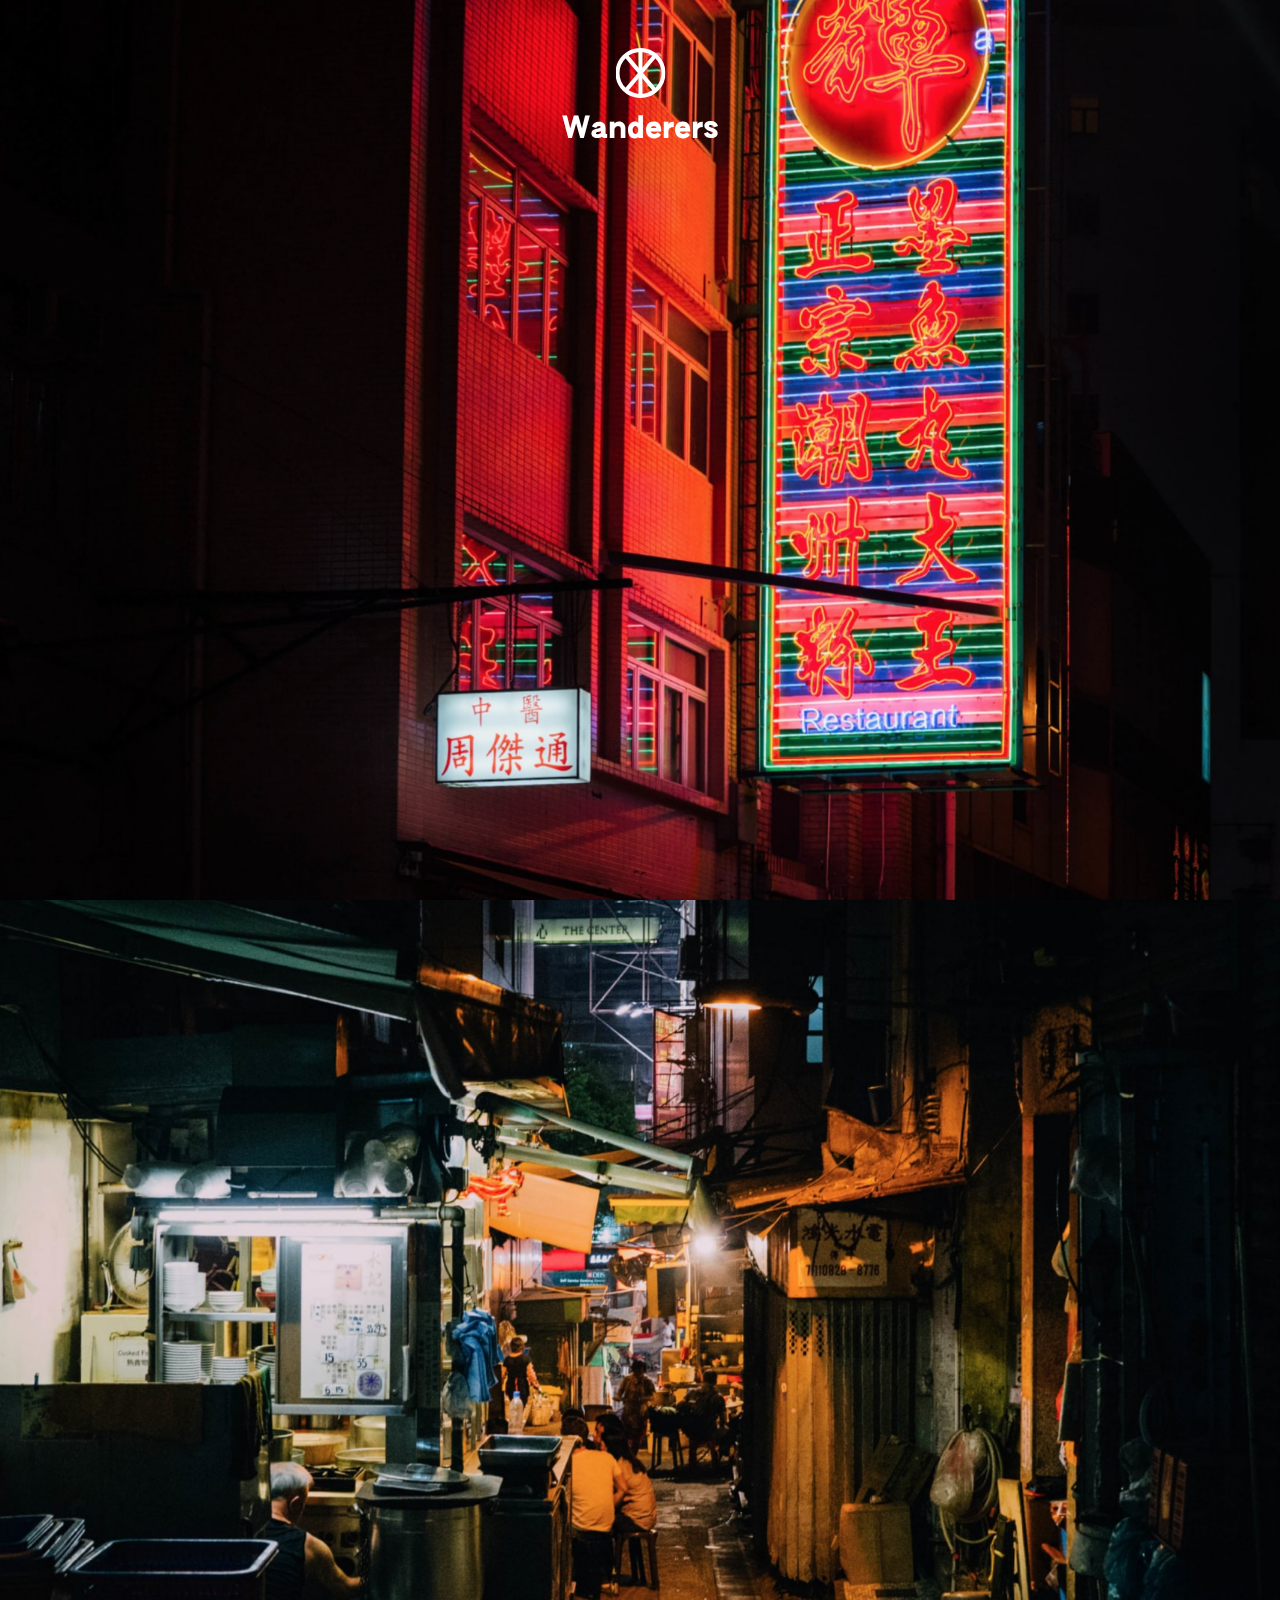
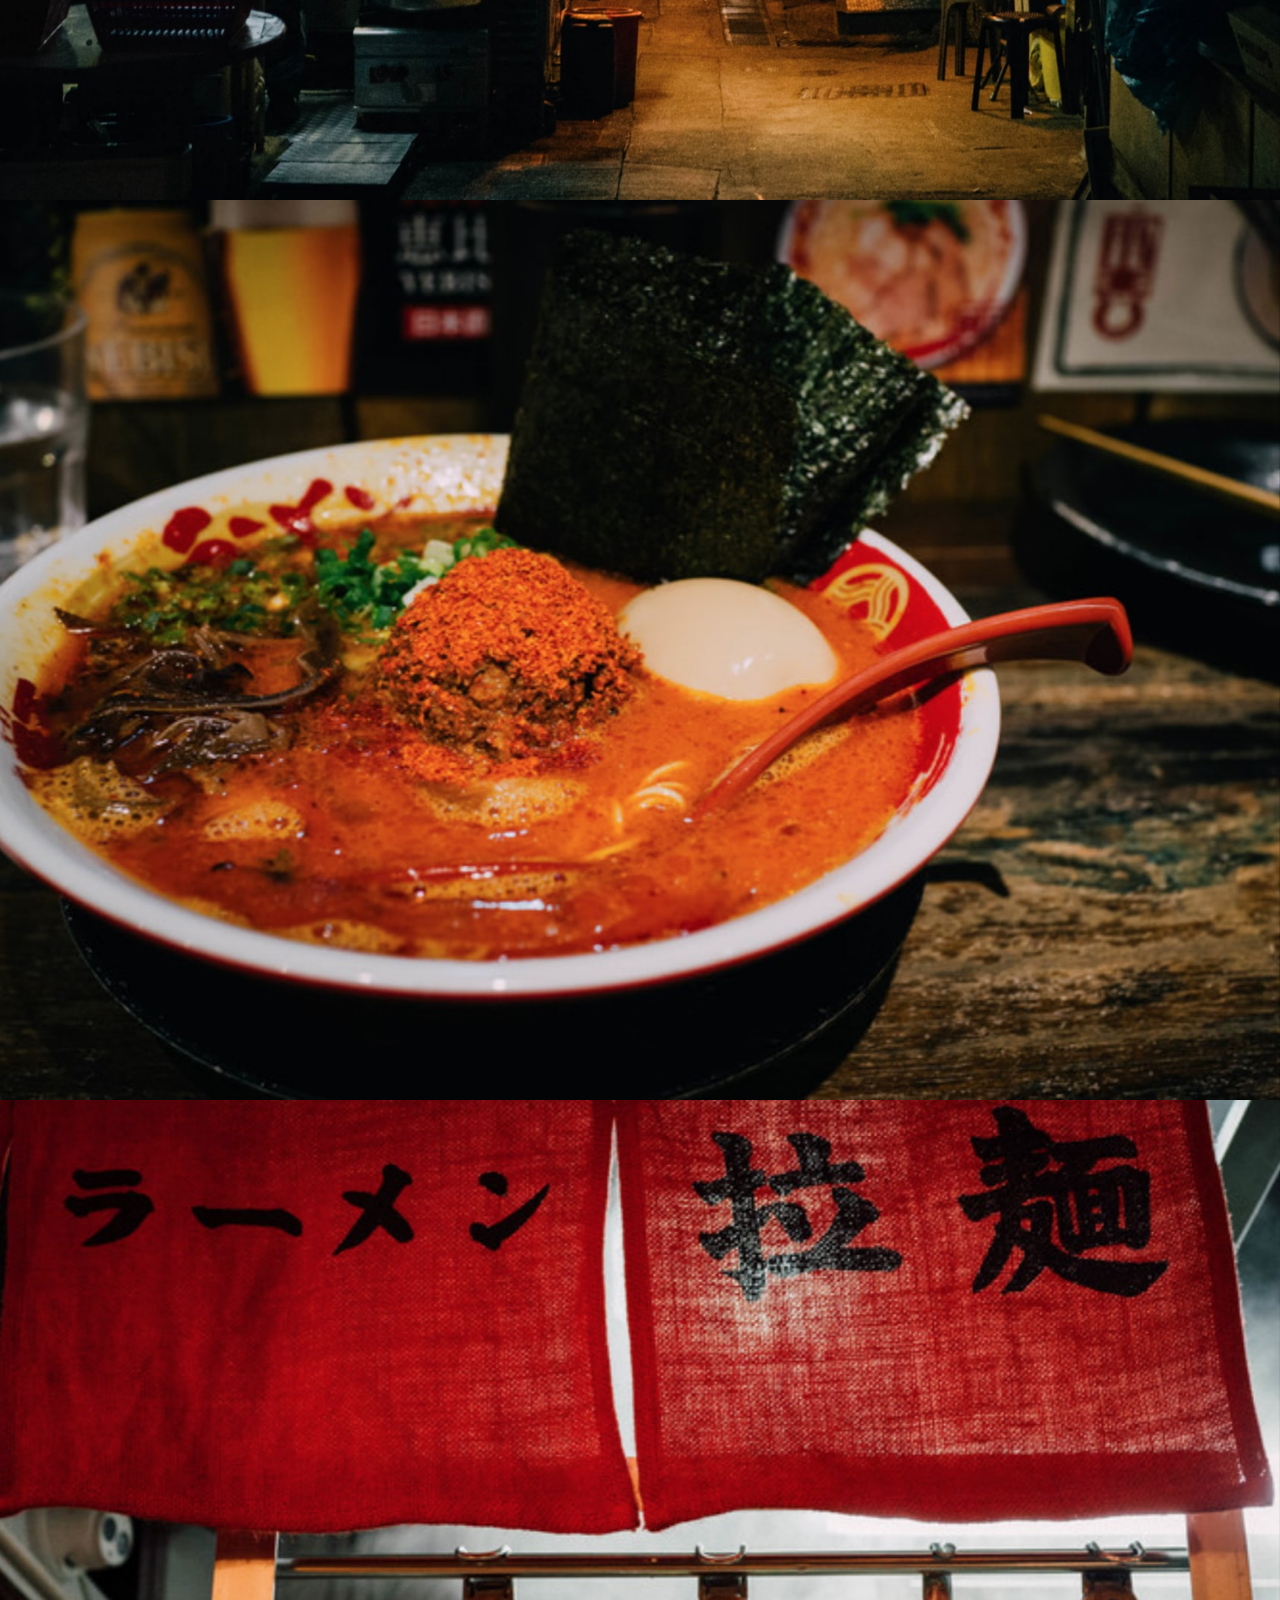
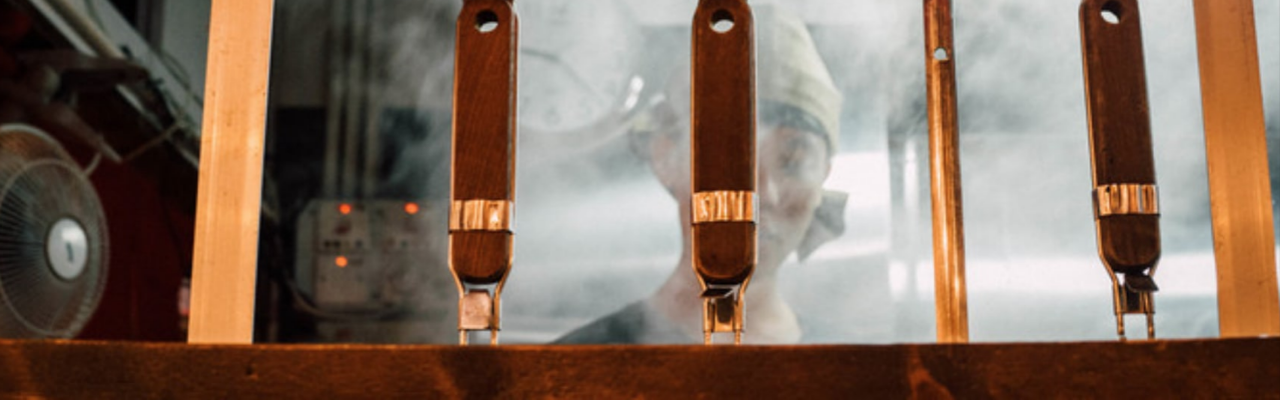
==== hongkong.html @ 43ae6015 "initial commit incl barba setup" ====
<!DOCTYPE html>
<html>
  <head>
    <meta charset="utf-8" />
    <meta name="viewport" content="width=device-width, initial-scale=1" />

    <title>Hong Kong – Wanderers</title>

    <link href="/css/_base.css" rel="stylesheet" />
    <link href="/css/style.css" rel="stylesheet" />
  </head>
  <body>
    <main data-barba="wrapper">
      <article data-barba="container">
        <header>
          <img src="/images/logo.svg" alt="Wanderers Logo" />
          <h1>Wanderers</h1>
        </header>

        <a href="/" class="previous">
          <span>Previous</span>
        </a>

        <a href="/iceland.html" class="next">
          <span>Next</span>
        </a>

        <div class="photos">
          <img src="/images/hong-kong-1.jpg" />
          <img src="/images/hong-kong-2.jpg" />
          <img src="/images/hong-kong-3.jpg" />
          <img src="/images/hong-kong-4.jpg" />
        </div>
      </article>
    </main>
  </body>
</html>
---- css/_base.css ----
html, body, div, span, applet, object, iframe,
h1, h2, h3, h4, h5, h6, p, blockquote, pre,
a, abbr, acronym, address, big, cite, code,
del, dfn, em, img, ins, kbd, q, s, samp,
small, strike, strong, sub, sup, tt, var,
b, u, i, center,
dl, dt, dd, ol, ul, li,
fieldset, form, label, legend,
table, caption, tbody, tfoot, thead, tr, th, td,
article, aside, canvas, details, embed,
figure, figcaption, footer, header, hgroup,
menu, nav, output, ruby, section, summary,
time, mark, audio, video {
  margin: 0;
  padding: 0;
  border: 0;
  font-size: 100%;
  font: inherit;
  vertical-align: baseline;
}

article, aside, details, figcaption, figure,
footer, header, hgroup, menu, nav, section {
  display: block;
}
body {
  line-height: 1;
}
ol, ul {
  list-style: none;
}
blockquote, q {
  quotes: none;
}
blockquote:before, blockquote:after,
q:before, q:after {
  content: '';
  content: none;
}
table {
  border-collapse: collapse;
  border-spacing: 0;
}

img, iframe {
  vertical-align: bottom;
  max-width: 100%;
}

input, textarea, select {
  font: inherit;
}

* {
  -webkit-box-sizing: border-box;
  -moz-box-sizing: border-box;
  box-sizing: border-box;
  -webkit-font-smoothing: antialiased;
  text-rendering: optimizeLegibility;
}
---- css/style.css ----
@font-face {
  font-family: Authentic Sans;
  src: url(authentic-sans-150.woff2), url(authentic-sans-150.woff);
}

@keyframes spin {
  0% { 
    transform: rotate(0);
  }
  100% {
    transform: rotate(360deg);
  }
}

body {
  font-family: Authentic Sans, Arial;
  font-size: 30px;
  line-height: 1.5;
  text-align: center;

  background-color: #000000;
  color: #ffffff;
}

header {
  position: fixed;
  top: 48px;
  left: 50%;
  transform: translate(-50%, 0);
  z-index: 1;
}

header img {
  animation: spin 30s infinite linear;
}

header h1 {
  margin: 10px 0 0 0;
}

a.previous, a.next {
  position: fixed;
  top: 50%;
  width: 70px;
  height: 70px;
  transform: translate(0, -50%);
  transition: left 0.25s, right 0.25s, width 0.25s;
  background-repeat: no-repeat;
  background-position: center center;
  background-size: auto 50px;
  z-index: 1;
}

a.previous {
  left: 48px;
  background-image: url(arrow-left.svg);
}

a.next {
  right: 48px;
  background-image: url(arrow-right.svg);
}

a.previous:hover {
  left: 28px;
  width: 90px;
}

a.next:hover {
  right: 28px;
  width: 90px
}

a.previous span, a.next span {
  display: none;
}

.photos img {
  position: -webkit-sticky;
  position: sticky;
  top: 0;
  width: 100%;
  height: 100vh;
  object-fit: cover;
}
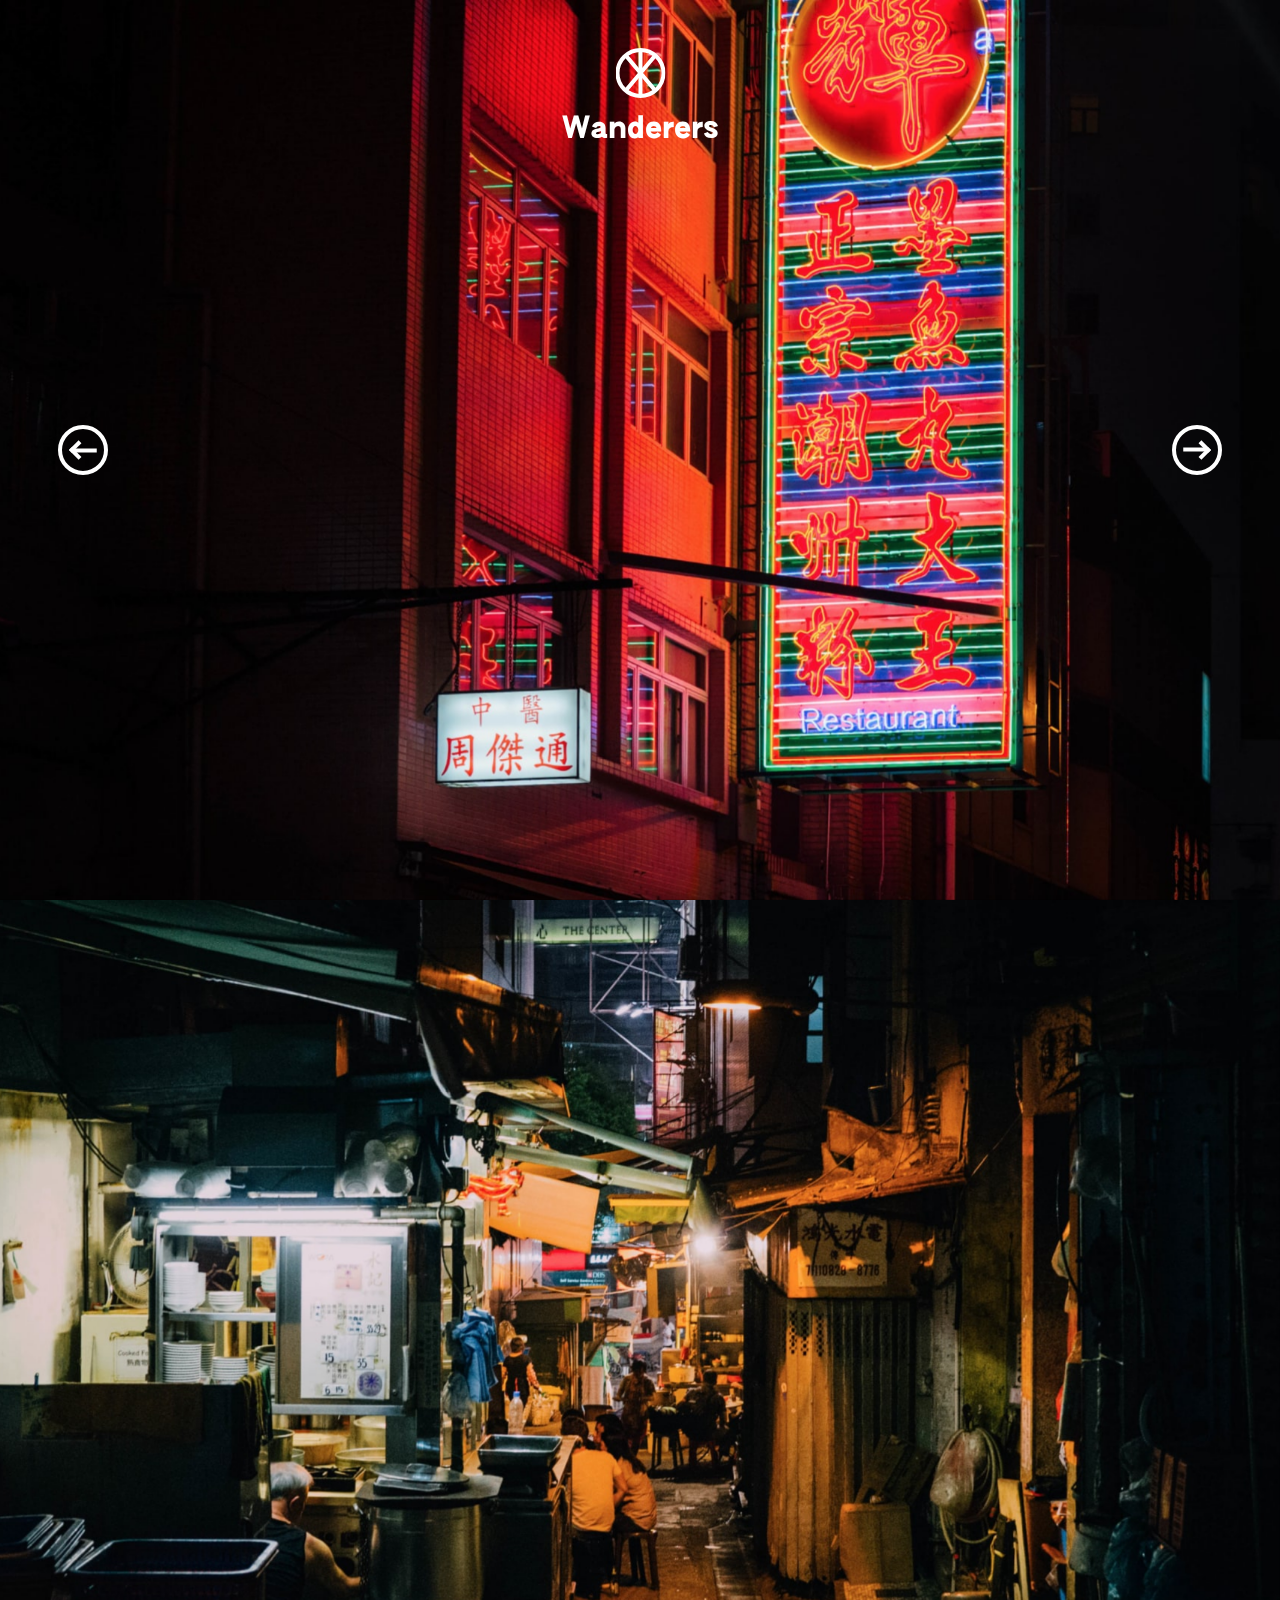
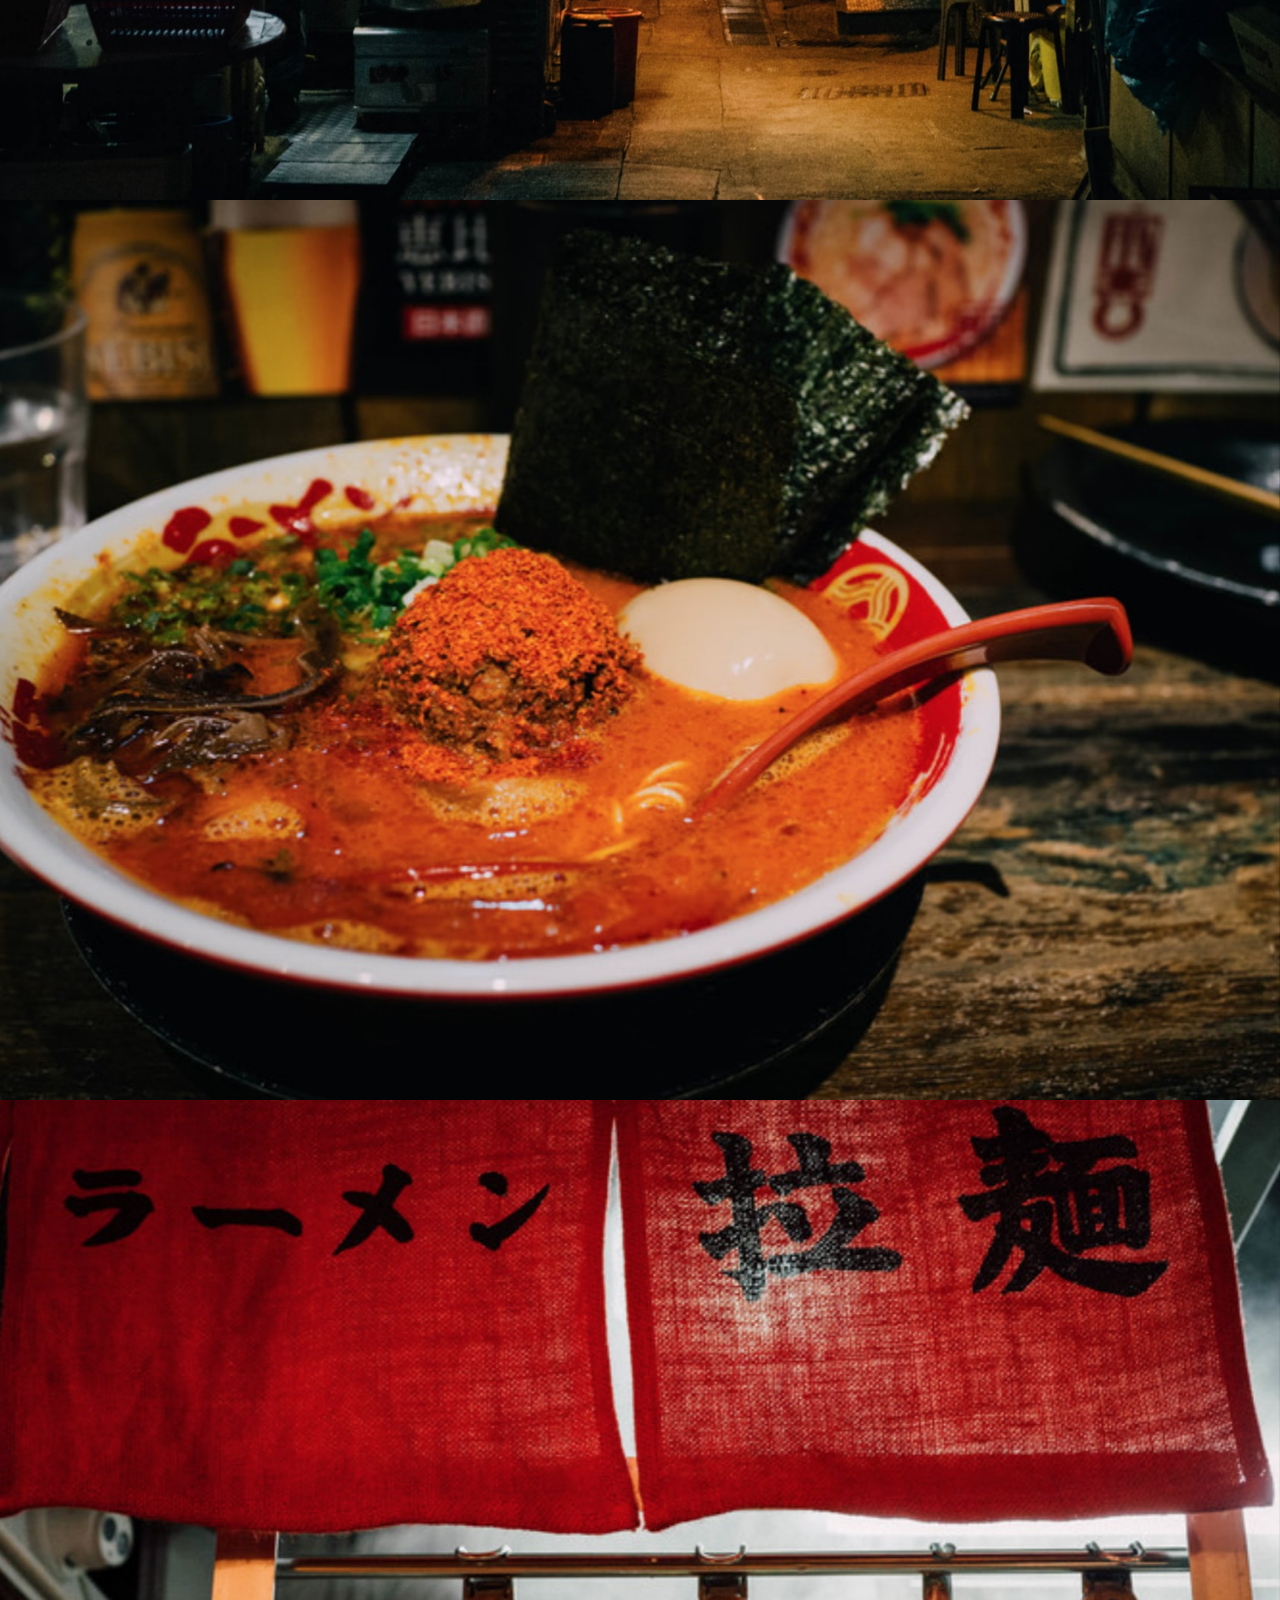
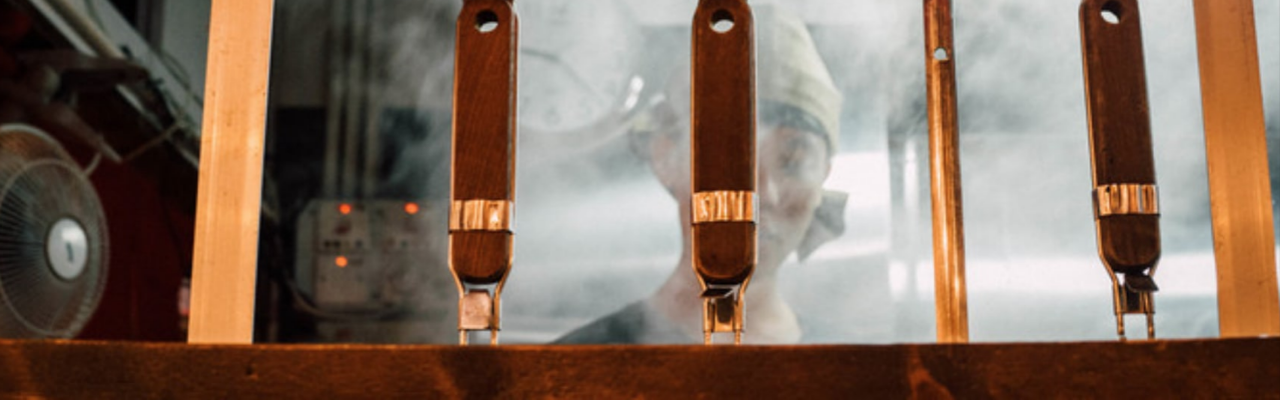
==== commit 9018bc13: "Changing text with data attributes" ====
--- a/hongkong.html
+++ b/hongkong.html
@@ -11,7 +11,7 @@
   </head>
   <body>
     <main data-barba="wrapper">
-      <article data-barba="container">
+      <article data-barba="container" data-title="Hong Kong">
         <header>
           <img src="/images/logo.svg" alt="Wanderers Logo" />
           <h1>Wanderers</h1>
@@ -33,5 +33,9 @@
         </div>
       </article>
     </main>
+    <script src="/js/barba.js"></script>
+    <script src="/js/barba-prefetch.js"></script>
+    <script src="/js/gsap.js"></script>
+    <script src="/js/scripts.js"></script>
   </body>
 </html>
--- a/css/style.css
+++ b/css/style.css
@@ -4,7 +4,7 @@
 }
 
 @keyframes spin {
-  0% { 
+  0% {
     transform: rotate(0);
   }
   100% {
@@ -38,7 +38,8 @@
   margin: 10px 0 0 0;
 }
 
-a.previous, a.next {
+a.previous,
+a.next {
   position: fixed;
   top: 50%;
   width: 70px;
@@ -53,12 +54,12 @@
 
 a.previous {
   left: 48px;
-  background-image: url(arrow-left.svg);
+  background-image: url(/images/arrow-left.svg);
 }
 
 a.next {
   right: 48px;
-  background-image: url(arrow-right.svg);
+  background-image: url(/images/arrow-right.svg);
 }
 
 a.previous:hover {
@@ -68,10 +69,11 @@
 
 a.next:hover {
   right: 28px;
-  width: 90px
+  width: 90px;
 }
 
-a.previous span, a.next span {
+a.previous span,
+a.next span {
   display: none;
 }
 
@@ -82,4 +84,36 @@
   width: 100%;
   height: 100vh;
   object-fit: cover;
-}+}
+
+div.wiper {
+  position: fixed;
+  top: 0;
+  left: 0;
+  width: 100%;
+  height: 100%;
+  z-index: 2;
+  background-color: #000;
+  transform: translate(-100%, 0);
+  display: flex;
+  flex-direction: column;
+  align-items: center;
+  justify-content: center;
+}
+
+div.wiper img {
+  width: 75px;
+  animation: spin 5s infinite linear;
+}
+
+div.wiper div {
+  margin: 10px 0 0 0;
+  height: 90px;
+  overflow: hidden;
+}
+
+div.wiper h2 {
+  font-size: 60px;
+  line-height: 1.5;
+  height: 90px;
+}
